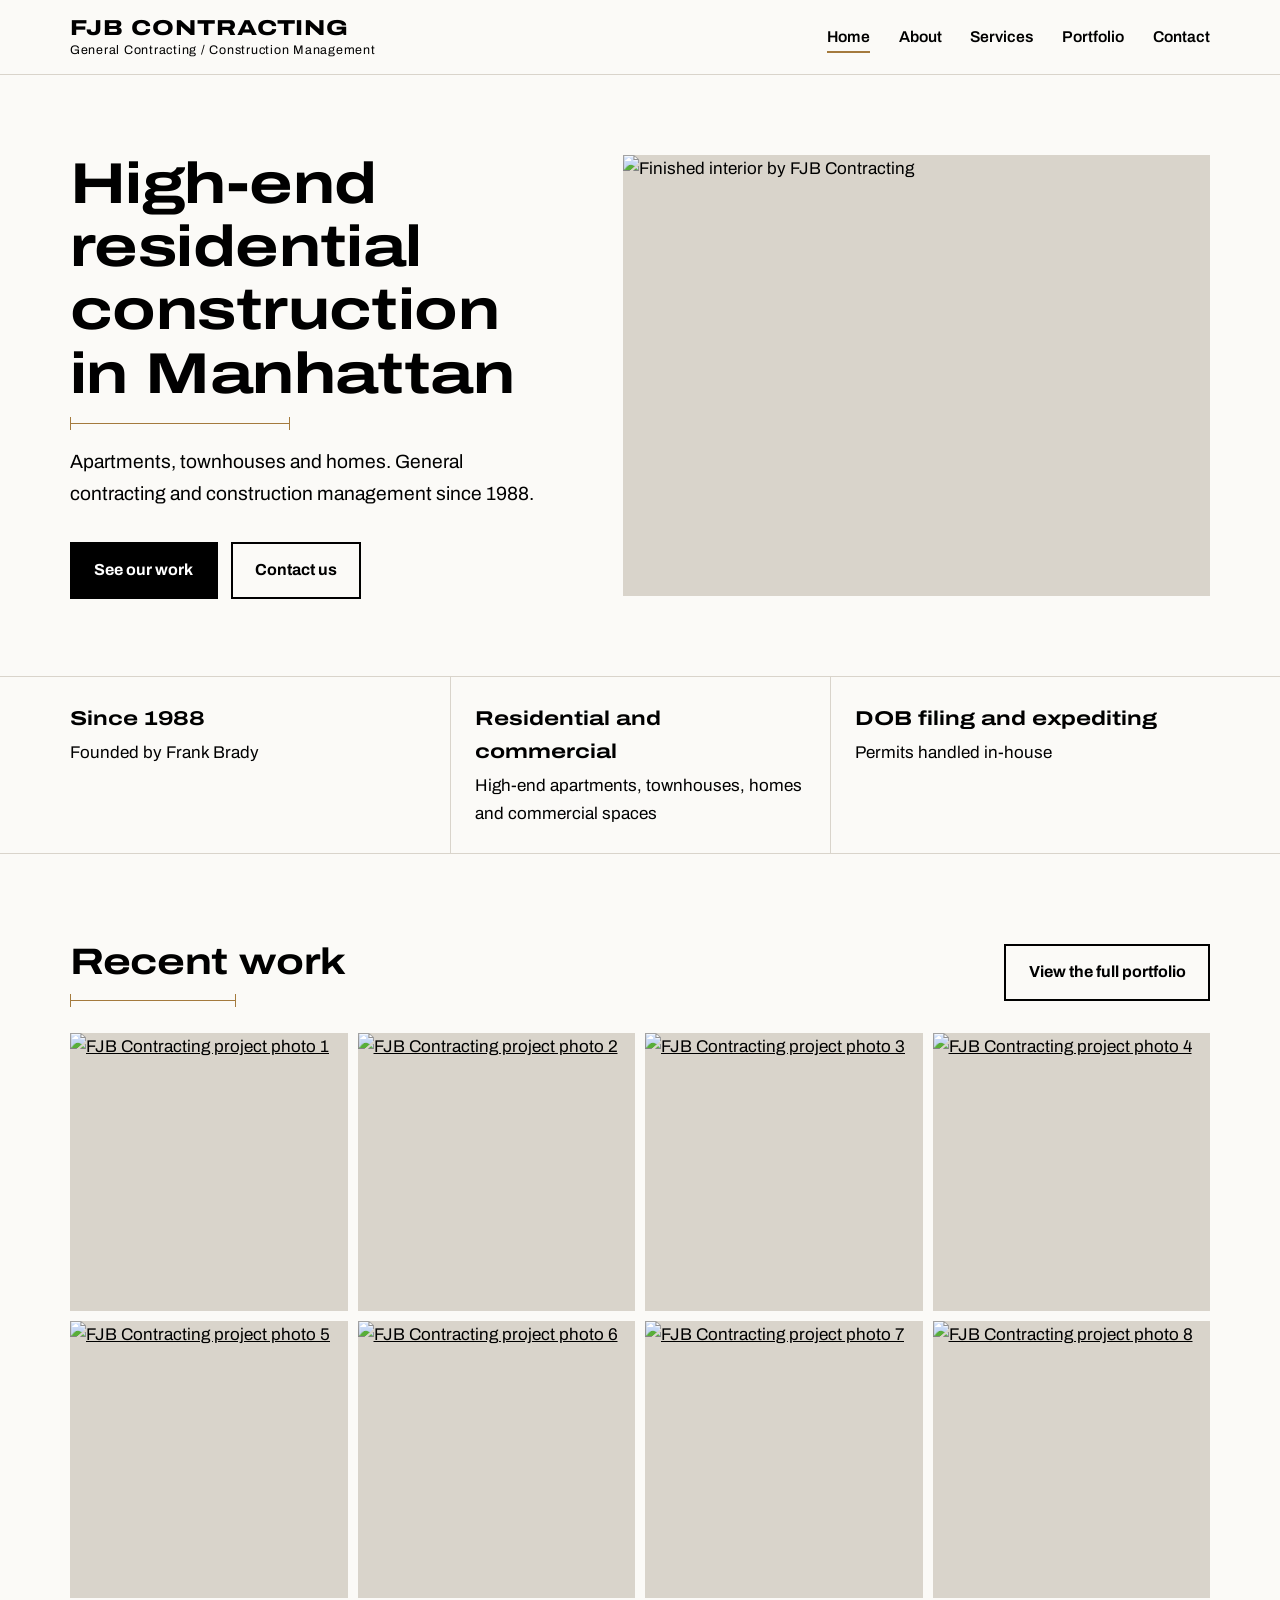
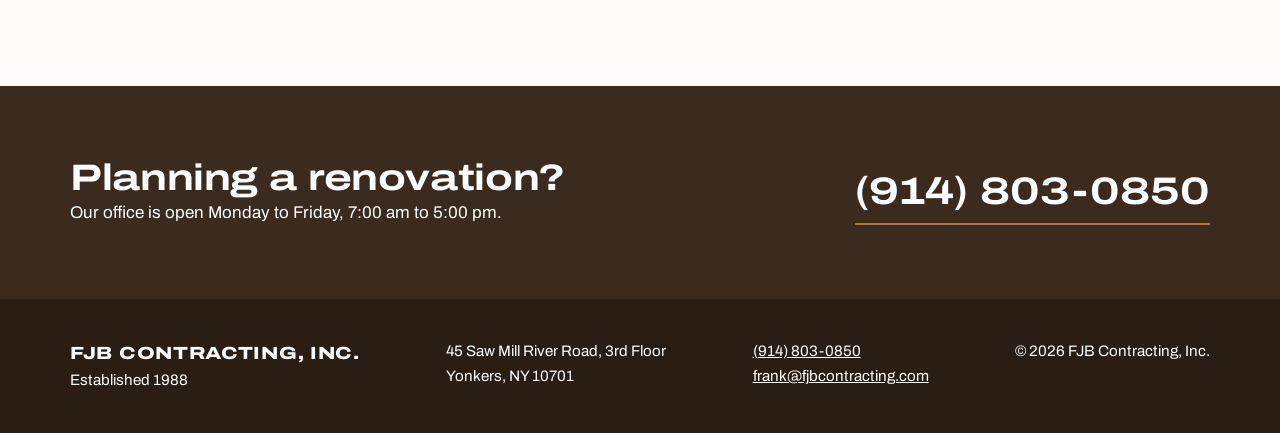
==== index.html @ c011c5cf "Add files via upload" ====
<!doctype html>
<html lang="en">
<head>
<meta charset="utf-8">
<meta name="viewport" content="width=device-width, initial-scale=1, viewport-fit=cover">
<title>FJB Contracting | High-End Residential Construction, Manhattan</title>
<meta name="description" content="FJB Contracting: general contracting and construction management for Manhattan apartments, townhouses and homes since 1988.">
<link rel="canonical" href="https://fjbcontracting.com/">
<link rel="preconnect" href="https://fonts.googleapis.com"><link rel="preconnect" href="https://fonts.gstatic.com" crossorigin><link rel="stylesheet" href="https://fonts.googleapis.com/css2?family=Archivo:wdth,wght@62..125,400..800&display=swap">
<link rel="stylesheet" href="css/style.css">
</head>
<body>
<a class="skip" href="#main">Skip to content</a>
<header class="site-header">
  <div class="wrap">
    <a class="brand" href="index.html">
      <span class="brand-name">FJB CONTRACTING</span>
      <span class="brand-sub">General Contracting / Construction Management</span>
    </a>
    <button class="nav-toggle" type="button" aria-controls="site-nav" aria-expanded="false">Menu</button>
    <nav class="nav" id="site-nav" aria-label="Main"><ul><li><a href="index.html" aria-current="page">Home</a></li><li><a href="about.html">About</a></li><li><a href="services.html">Services</a></li><li><a href="portfolio.html">Portfolio</a></li><li><a href="contacts.html">Contact</a></li></ul></nav>
  </div>
</header>
<main id="main">
<section class="hero">
  <div class="wrap">
    <div>
      <h1>High-end residential construction in Manhattan</h1>
      <span class="dim" aria-hidden="true"></span>
      <p class="hero-lede">Apartments, townhouses and homes. General contracting and construction management since 1988.</p>
      <div class="btn-row">
        <a class="btn" href="portfolio.html">See our work</a>
        <a class="btn btn-outline" href="contacts.html">Contact us</a>
      </div>
    </div>
    <figure class="hero-photo-frame" style="margin:0">
      <img class="hero-photo" src="images/slider-img1.jpg" alt="Finished interior by FJB Contracting" fetchpriority="high">
    </figure>
  </div>
</section>
<section class="facts" aria-label="At a glance">
  <div class="wrap">
    <div class="fact"><strong>Since 1988</strong>Founded by Frank Brady</div>
    <div class="fact"><strong>Residential and commercial</strong>High-end apartments, townhouses, homes and commercial spaces</div>
    <div class="fact"><strong>DOB filing and expediting</strong>Permits handled in-house</div>
  </div>
</section>
<section class="section">
  <div class="wrap">
    <div class="section-head">
      <div>
        <h2>Recent work</h2>
        <span class="dim" aria-hidden="true"></span>
      </div>
      <a class="btn btn-outline" href="portfolio.html">View the full portfolio</a>
    </div>
    <div class="grid" data-lightbox><a href="images/page1-img2.jpg"><img src="images/page1-img2.jpg" alt="FJB Contracting project photo 1" loading="lazy" decoding="async"></a><a href="images/page1-img3.jpg"><img src="images/page1-img3.jpg" alt="FJB Contracting project photo 2" loading="lazy" decoding="async"></a><a href="images/page1-img4.jpg"><img src="images/page1-img4.jpg" alt="FJB Contracting project photo 3" loading="lazy" decoding="async"></a><a href="images/page1-img5.jpg"><img src="images/page1-img5.jpg" alt="FJB Contracting project photo 4" loading="lazy" decoding="async"></a><a href="images/page1-img6.jpg"><img src="images/page1-img6.jpg" alt="FJB Contracting project photo 5" loading="lazy" decoding="async"></a><a href="images/page1-img7.jpg"><img src="images/page1-img7.jpg" alt="FJB Contracting project photo 6" loading="lazy" decoding="async"></a><a href="images/page1-img8.jpg"><img src="images/page1-img8.jpg" alt="FJB Contracting project photo 7" loading="lazy" decoding="async"></a><a href="images/page1-img9.jpg"><img src="images/page1-img9.jpg" alt="FJB Contracting project photo 8" loading="lazy" decoding="async"></a></div>
  </div>
</section>
<section class="band">
  <div class="wrap">
    <div>
      <h2>Planning a renovation?</h2>
      <p>Our office is open Monday to Friday, 7:00 am to 5:00 pm.</p>
    </div>
    <a class="phone" href="tel:+19148030850">(914) 803-0850</a>
  </div>
</section>
</main>
<footer class="site-footer">
  <div class="wrap">
    <div>
      <p class="footer-brand">FJB CONTRACTING, INC.</p>
      <p>Established 1988</p>
    </div>
    <div>
      <p>45 Saw Mill River Road, 3rd Floor</p>
      <p>Yonkers, NY 10701</p>
    </div>
    <div>
      <p><a href="tel:+19148030850">(914) 803-0850</a></p>
      <p><a href="mailto:frank@fjbcontracting.com">frank@fjbcontracting.com</a></p>
    </div>
    <div>
      <p>&copy; <span data-year>2026</span> FJB Contracting, Inc.</p>
    </div>
  </div>
</footer>
<script src="js/site.js"></script>
</body>
</html>
---- css/style.css ----
/* Layout concept: architectural drawing sheet. White paper, black ink, walnut bands
   for the millwork shop, brass dimension lines as the one recurring mark. */
:root {
  --paper: #fbfaf7;
  --ink: #000000;
  --walnut: #3b2a1e;
  --walnut-deep: #2a1d14;
  --brass: #a47a3d;
  --line: #d9d4cb;
  --white: #ffffff;
  --display: "Archivo", "Helvetica Neue", Arial, sans-serif;
  --body: "Archivo", "Helvetica Neue", Arial, sans-serif;
  --wrap: 1180px;
  color-scheme: light;
}

*, *::before, *::after { box-sizing: border-box; }
html { -webkit-text-size-adjust: 100%; scroll-behavior: smooth; }
body {
  margin: 0;
  background: var(--paper);
  color: var(--ink);
  font-family: var(--body);
  font-variation-settings: "wdth" 100;
  font-size: 1.0625rem;
  line-height: 1.65;
}
img { max-width: 100%; display: block; }
a { color: var(--ink); }
a:focus-visible, button:focus-visible, input:focus-visible, textarea:focus-visible {
  outline: 3px solid var(--brass);
  outline-offset: 3px;
}

.wrap {
  max-width: var(--wrap);
  margin: 0 auto;
  padding-left: max(20px, env(safe-area-inset-left, 0px));
  padding-right: max(20px, env(safe-area-inset-right, 0px));
}

h1, h2, h3 {
  font-family: var(--display);
  font-variation-settings: "wdth" 125;
  font-weight: 700;
  line-height: 1.1;
  letter-spacing: -0.01em;
  text-wrap: balance;
  margin: 0;
}
h1 { font-size: clamp(2.1rem, 5vw, 3.6rem); }
h2 { font-size: clamp(1.6rem, 3.2vw, 2.3rem); }
h3 { font-size: 1.15rem; font-variation-settings: "wdth" 112; }
p { margin: 0; max-width: 66ch; }

/* Dimension line: the one recurring mark, borrowed from shop drawings */
.dim {
  position: relative;
  display: block;
  width: min(220px, 60%);
  height: 1px;
  background: var(--brass);
  margin: 1.1rem 0 1.4rem;
}
.dim::before, .dim::after {
  content: "";
  position: absolute;
  top: -6px;
  width: 1px;
  height: 13px;
  background: var(--brass);
}
.dim::before { left: 0; }
.dim::after { right: 0; }

/* Header */
.site-header {
  position: sticky;
  top: env(safe-area-inset-top, 0px);
  z-index: 20;
  background: var(--paper);
  border-bottom: 1px solid var(--line);
}
.site-header .wrap {
  display: flex;
  align-items: center;
  justify-content: space-between;
  gap: 1rem;
  min-height: 74px;
}
.brand {
  text-decoration: none;
  display: flex;
  flex-direction: column;
  line-height: 1;
}
.brand-name {
  font-family: var(--display);
  font-variation-settings: "wdth" 125;
  font-weight: 800;
  font-size: 1.35rem;
  letter-spacing: 0.04em;
}
.brand-sub {
  font-size: 0.78rem;
  letter-spacing: 0.06em;
  margin-top: 0.3rem;
}
.nav ul {
  list-style: none;
  margin: 0;
  padding: 0;
  display: flex;
  gap: 1.8rem;
}
.nav a {
  text-decoration: none;
  font-weight: 600;
  font-size: 0.98rem;
  padding: 0.4rem 0;
  border-bottom: 2px solid transparent;
}
.nav a:hover, .nav a[aria-current="page"] { border-bottom-color: var(--brass); }
.nav-toggle {
  display: none;
  background: none;
  border: 1px solid var(--ink);
  color: var(--ink);
  font: 600 0.95rem var(--body);
  padding: 0.5rem 0.9rem;
  cursor: pointer;
}

@media (max-width: 760px) {
  .nav-toggle { display: block; }
  .nav {
    position: absolute;
    top: 100%;
    left: 0;
    right: 0;
    background: var(--paper);
    border-bottom: 1px solid var(--line);
  }
  .nav[hidden] { display: none; }
  .nav ul {
    flex-direction: column;
    gap: 0;
    padding: 0.5rem max(20px, env(safe-area-inset-left, 0px)) 1rem;
  }
  .nav a { display: block; padding: 0.8rem 0; border-bottom: 1px solid var(--line); }
}
@media (min-width: 761px) { .nav[hidden] { display: block; } }

/* Buttons */
.btn {
  display: inline-block;
  font-weight: 700;
  text-decoration: none;
  padding: 0.85rem 1.4rem;
  border: 2px solid var(--ink);
  background: var(--ink);
  color: var(--white);
  cursor: pointer;
  font-family: var(--body);
  font-size: 1rem;
}
.btn:hover { background: var(--walnut); border-color: var(--walnut); }
.btn-outline { background: transparent; color: var(--ink); }
.btn-outline:hover { background: var(--ink); color: var(--white); border-color: var(--ink); }
.btn-row { display: flex; flex-wrap: wrap; gap: 0.8rem; margin-top: 2rem; }

/* Home hero */
.hero { padding-block: clamp(2.5rem, 6vw, 5rem); }
.hero .wrap {
  display: grid;
  grid-template-columns: minmax(0, 5fr) minmax(0, 6fr);
  gap: clamp(2rem, 5vw, 4rem);
  align-items: center;
}
.hero-lede { font-size: 1.2rem; margin-top: 0.2rem; }
.hero-photo {
  aspect-ratio: 4 / 3;
  width: 100%;
  object-fit: cover;
  background: var(--line);
}
.hero-photo-frame { position: relative; }
.hero-photo-frame figcaption {
  font-size: 0.85rem;
  margin-top: 0.6rem;
}
@media (max-width: 860px) {
  .hero .wrap { grid-template-columns: 1fr; }
}

/* Facts strip */
.facts {
  border-top: 1px solid var(--line);
  border-bottom: 1px solid var(--line);
}
.facts .wrap {
  display: grid;
  grid-template-columns: repeat(3, minmax(0, 1fr));
}
.fact { padding: 1.6rem 1.5rem 1.6rem 0; }
.fact + .fact { border-left: 1px solid var(--line); padding-left: 1.5rem; }
.fact strong {
  display: block;
  font-family: var(--display);
  font-variation-settings: "wdth" 125;
  font-size: 1.25rem;
  margin-bottom: 0.2rem;
}
@media (max-width: 760px) {
  .facts .wrap { grid-template-columns: 1fr; }
  .fact, .fact + .fact { border-left: 0; padding: 1.2rem 0; }
  .fact + .fact { border-top: 1px solid var(--line); }
}

/* Sections */
.section { padding-block: clamp(3rem, 7vw, 5.5rem); }
.section-head {
  display: flex;
  flex-wrap: wrap;
  align-items: flex-end;
  justify-content: space-between;
  gap: 1rem;
  margin-bottom: 2rem;
}
.section-head .dim { margin-bottom: 0; }

/* Photo grids */
.grid {
  display: grid;
  grid-template-columns: repeat(4, minmax(0, 1fr));
  gap: 10px;
}
.grid a {
  display: block;
  overflow: hidden;
  background: var(--line);
  aspect-ratio: 1 / 1;
}
.grid img {
  width: 100%;
  height: 100%;
  object-fit: cover;
  transition: transform 0.5s ease;
}
.grid a:hover img { transform: scale(1.04); }
@media (max-width: 900px) { .grid { grid-template-columns: repeat(3, minmax(0, 1fr)); } }
@media (max-width: 560px) { .grid { grid-template-columns: repeat(2, minmax(0, 1fr)); gap: 6px; } }

/* Walnut band */
.band {
  background: var(--walnut);
  color: var(--white);
}
.band a, .band h2, .band p { color: var(--white); }
.band .wrap {
  padding-block: clamp(2.8rem, 6vw, 4.5rem);
  display: flex;
  flex-wrap: wrap;
  align-items: center;
  justify-content: space-between;
  gap: 1.5rem;
}
.band .phone {
  font-family: var(--display);
  font-variation-settings: "wdth" 125;
  font-weight: 700;
  font-size: clamp(1.6rem, 4vw, 2.4rem);
  text-decoration: none;
  border-bottom: 2px solid var(--brass);
}

/* Page headers (interior pages) */
.page-head { padding-block: clamp(2.5rem, 6vw, 4.5rem) 0; }
.page-head p { font-size: 1.15rem; }

/* Two-column prose */
.split {
  display: grid;
  grid-template-columns: minmax(0, 7fr) minmax(0, 5fr);
  gap: clamp(2rem, 5vw, 4.5rem);
  align-items: start;
}
.split > * { min-width: 0; }
.prose { display: flex; flex-direction: column; gap: 1.2rem; }
.side-photo { aspect-ratio: 4 / 5; width: 100%; object-fit: cover; background: var(--line); }
@media (max-width: 860px) { .split { grid-template-columns: 1fr; } }

/* Services */
.service-groups {
  display: grid;
  grid-template-columns: repeat(2, minmax(0, 1fr));
  gap: 0 clamp(2rem, 5vw, 4.5rem);
}
.service-group h2 { margin-bottom: 0.2rem; }
.service-list { list-style: none; padding: 0; margin: 0; }
.service-list li {
  padding: 0.85rem 0;
  border-top: 1px solid var(--line);
  font-weight: 500;
}
.service-list li:last-child { border-bottom: 1px solid var(--line); }
@media (max-width: 760px) {
  .service-groups { grid-template-columns: 1fr; gap: 3rem; }
}

/* Contact */
.contact-grid {
  display: grid;
  grid-template-columns: minmax(0, 4fr) minmax(0, 6fr);
  gap: clamp(2rem, 6vw, 5rem);
  align-items: start;
}
.contact-grid > * { min-width: 0; }
.contact-details { display: flex; flex-direction: column; gap: 1.5rem; }
.contact-details dt { font-weight: 700; }
.contact-details dd { margin: 0.15rem 0 0; }
.contact-details dl { margin: 0; display: flex; flex-direction: column; gap: 1.1rem; }
form.contact { display: flex; flex-direction: column; gap: 1.1rem; }
.field { display: flex; flex-direction: column; gap: 0.35rem; }
.field label { font-weight: 700; }
.field input, .field textarea {
  font: inherit;
  color: var(--ink);
  background: var(--white);
  border: 1px solid var(--ink);
  padding: 0.8rem 0.9rem;
  border-radius: 0;
  width: 100%;
}
.field textarea { min-height: 160px; resize: vertical; }
.field-row { display: grid; grid-template-columns: 1fr 1fr; gap: 1.1rem; }
.hp { position: absolute; left: -9999px; }
.skip { position: absolute; left: -9999px; top: 0; z-index: 50; background: var(--ink); color: var(--white); padding: 0.6rem 1rem; }
.skip:focus { left: 1rem; top: 1rem; }
.form-status { font-weight: 600; min-height: 1.5em; }
@media (max-width: 860px) { .contact-grid { grid-template-columns: 1fr; } }
@media (max-width: 520px) { .field-row { grid-template-columns: 1fr; } }

/* Footer */
.site-footer {
  background: var(--walnut-deep);
  color: var(--white);
  font-size: 0.95rem;
}
.site-footer a { color: var(--white); }
.site-footer .wrap {
  padding-block: 2.5rem;
  display: flex;
  flex-wrap: wrap;
  justify-content: space-between;
  gap: 1.5rem 3rem;
}
.site-footer p { margin: 0; }
.footer-brand {
  font-family: var(--display);
  font-variation-settings: "wdth" 125;
  font-weight: 800;
  letter-spacing: 0.04em;
  font-size: 1.1rem;
}

/* Lightbox */
.lightbox {
  border: 0;
  padding: 0;
  max-width: 100vw;
  max-height: 100vh;
  width: 100vw;
  height: 100vh;
  background: rgba(20, 14, 10, 0.94);
}
.lightbox::backdrop { background: rgba(20, 14, 10, 0.94); }
.lightbox-inner {
  height: 100%;
  display: grid;
  grid-template-columns: auto 1fr auto;
  align-items: center;
  gap: 0.5rem;
  padding: 3.5rem max(12px, env(safe-area-inset-right, 0px)) 2rem max(12px, env(safe-area-inset-left, 0px));
}
.lightbox img {
  max-height: calc(100vh - 7rem);
  max-width: 100%;
  margin: 0 auto;
  object-fit: contain;
}
.lb-btn {
  background: none;
  border: 1px solid var(--white);
  color: var(--white);
  font: 600 1rem var(--body);
  padding: 0.7rem 1rem;
  cursor: pointer;
}
.lb-close { position: absolute; top: 0.9rem; right: max(12px, env(safe-area-inset-right, 0px)); }
.lb-count {
  position: absolute;
  top: 1.25rem;
  left: max(12px, env(safe-area-inset-left, 0px));
  color: var(--white);
  font-size: 0.95rem;
}
@media (max-width: 560px) {
  .lightbox-inner { grid-template-columns: 1fr; }
  .lb-prev, .lb-next { position: absolute; bottom: 1rem; }
  .lb-prev { left: 12px; }
  .lb-next { right: 12px; }
}

@media (prefers-reduced-motion: reduce) {
  html { scroll-behavior: auto; }
  .grid img { transition: none; }
  .grid a:hover img { transform: none; }
}
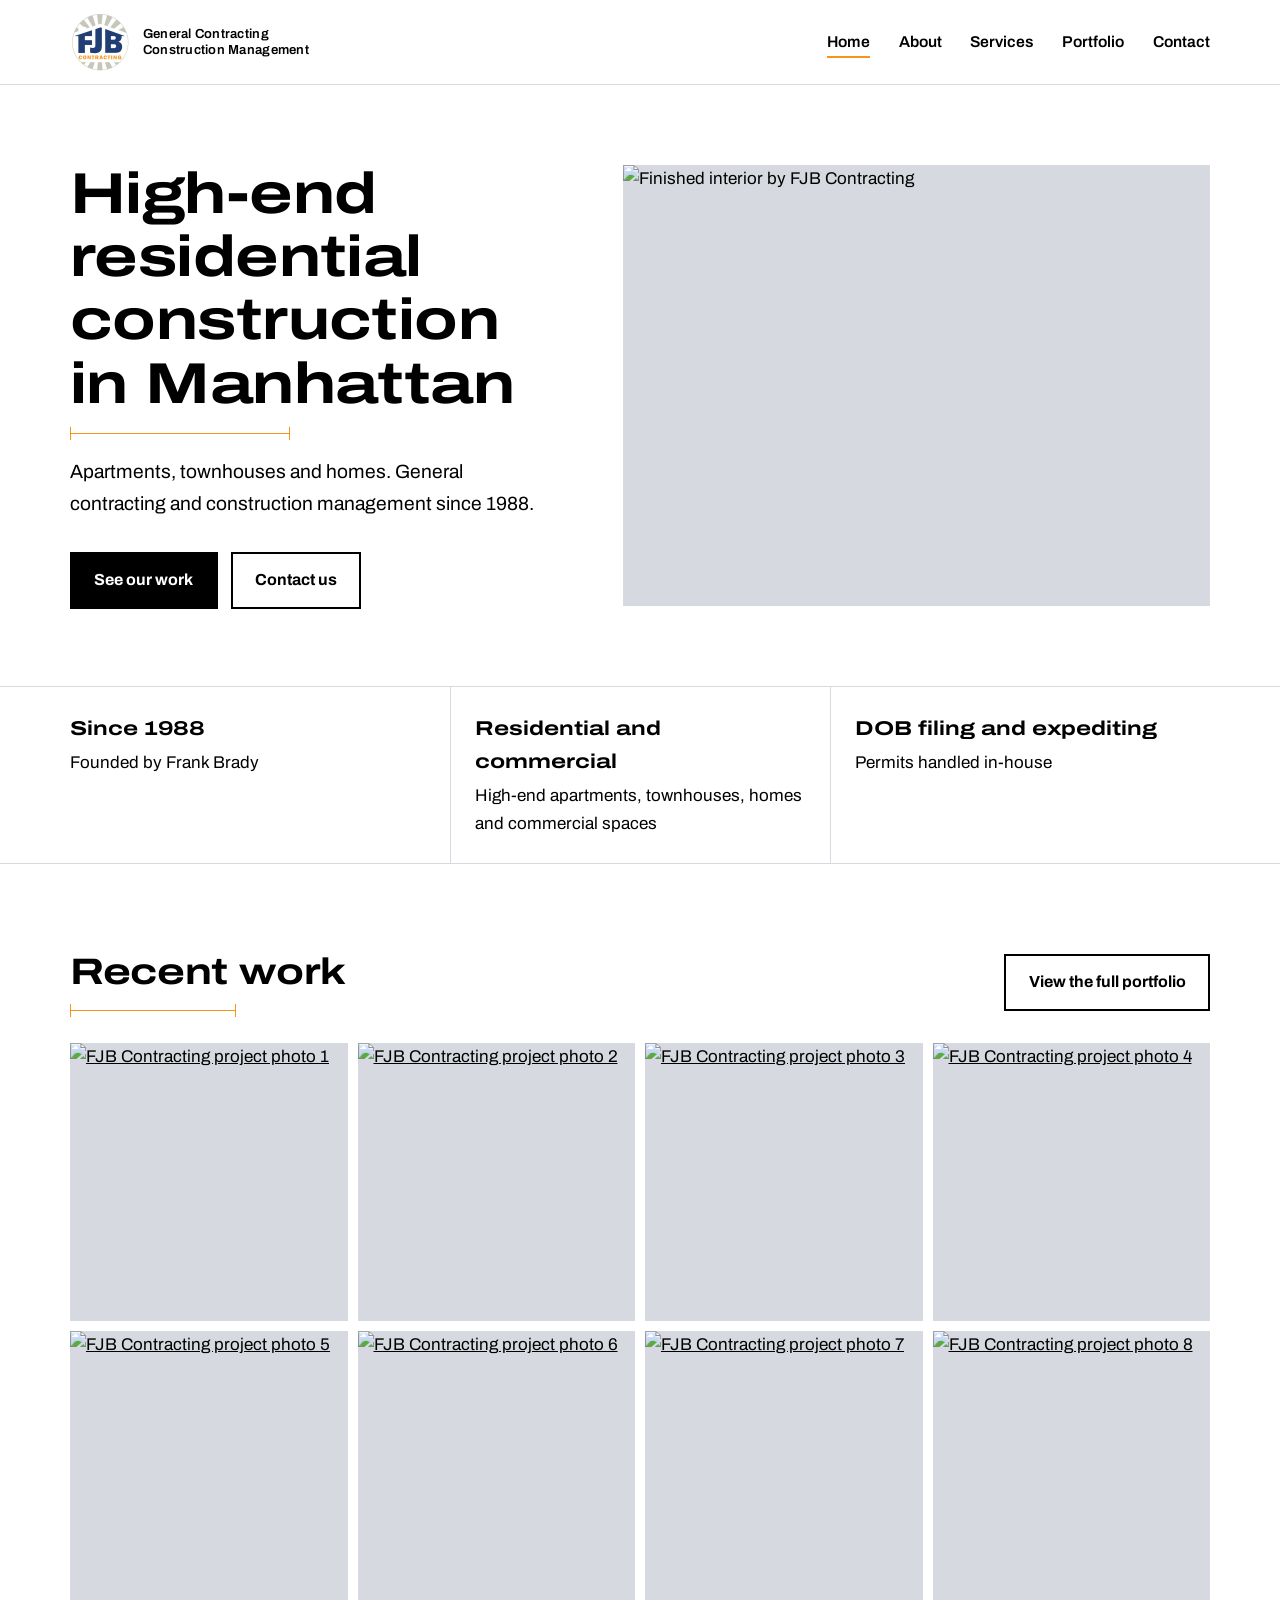
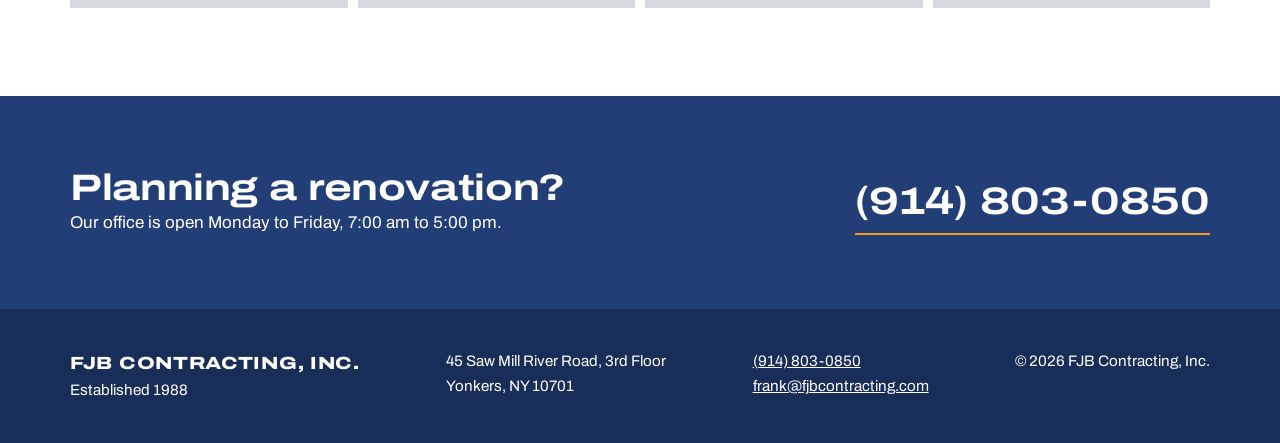
==== commit 24ee175f: "Add files via upload" ====
--- a/index.html
+++ b/index.html
@@ -8,14 +8,15 @@
 <link rel="canonical" href="https://fjbcontracting.com/">
 <link rel="preconnect" href="https://fonts.googleapis.com"><link rel="preconnect" href="https://fonts.gstatic.com" crossorigin><link rel="stylesheet" href="https://fonts.googleapis.com/css2?family=Archivo:wdth,wght@62..125,400..800&display=swap">
 <link rel="stylesheet" href="css/style.css">
+<link rel="icon" type="image/png" href="fjb-logo.png">
 </head>
 <body>
 <a class="skip" href="#main">Skip to content</a>
 <header class="site-header">
   <div class="wrap">
     <a class="brand" href="index.html">
-      <span class="brand-name">FJB CONTRACTING</span>
-      <span class="brand-sub">General Contracting / Construction Management</span>
+      <img class="brand-logo" src="fjb-logo.png" alt="FJB Contracting" width="60" height="60">
+      <span class="brand-sub">General Contracting<br>Construction Management</span>
     </a>
     <button class="nav-toggle" type="button" aria-controls="site-nav" aria-expanded="false">Menu</button>
     <nav class="nav" id="site-nav" aria-label="Main"><ul><li><a href="index.html" aria-current="page">Home</a></li><li><a href="about.html">About</a></li><li><a href="services.html">Services</a></li><li><a href="portfolio.html">Portfolio</a></li><li><a href="contacts.html">Contact</a></li></ul></nav>
@@ -34,7 +35,7 @@
       </div>
     </div>
     <figure class="hero-photo-frame" style="margin:0">
-      <img class="hero-photo" src="images/slider-img1.jpg" alt="Finished interior by FJB Contracting" fetchpriority="high">
+      <img class="hero-photo" src="slider-img1.jpg" alt="Finished interior by FJB Contracting" fetchpriority="high">
     </figure>
   </div>
 </section>
@@ -54,7 +55,7 @@
       </div>
       <a class="btn btn-outline" href="portfolio.html">View the full portfolio</a>
     </div>
-    <div class="grid" data-lightbox><a href="images/page1-img2.jpg"><img src="images/page1-img2.jpg" alt="FJB Contracting project photo 1" loading="lazy" decoding="async"></a><a href="images/page1-img3.jpg"><img src="images/page1-img3.jpg" alt="FJB Contracting project photo 2" loading="lazy" decoding="async"></a><a href="images/page1-img4.jpg"><img src="images/page1-img4.jpg" alt="FJB Contracting project photo 3" loading="lazy" decoding="async"></a><a href="images/page1-img5.jpg"><img src="images/page1-img5.jpg" alt="FJB Contracting project photo 4" loading="lazy" decoding="async"></a><a href="images/page1-img6.jpg"><img src="images/page1-img6.jpg" alt="FJB Contracting project photo 5" loading="lazy" decoding="async"></a><a href="images/page1-img7.jpg"><img src="images/page1-img7.jpg" alt="FJB Contracting project photo 6" loading="lazy" decoding="async"></a><a href="images/page1-img8.jpg"><img src="images/page1-img8.jpg" alt="FJB Contracting project photo 7" loading="lazy" decoding="async"></a><a href="images/page1-img9.jpg"><img src="images/page1-img9.jpg" alt="FJB Contracting project photo 8" loading="lazy" decoding="async"></a></div>
+    <div class="grid" data-lightbox><a href="page1-img2.jpg"><img src="page1-img2.jpg" alt="FJB Contracting project photo 1" loading="lazy" decoding="async"></a><a href="page1-img3.jpg"><img src="page1-img3.jpg" alt="FJB Contracting project photo 2" loading="lazy" decoding="async"></a><a href="page1-img4.jpg"><img src="page1-img4.jpg" alt="FJB Contracting project photo 3" loading="lazy" decoding="async"></a><a href="page1-img5.jpg"><img src="page1-img5.jpg" alt="FJB Contracting project photo 4" loading="lazy" decoding="async"></a><a href="page1-img6.jpg"><img src="page1-img6.jpg" alt="FJB Contracting project photo 5" loading="lazy" decoding="async"></a><a href="page1-img7.jpg"><img src="page1-img7.jpg" alt="FJB Contracting project photo 6" loading="lazy" decoding="async"></a><a href="page1-img8.jpg"><img src="page1-img8.jpg" alt="FJB Contracting project photo 7" loading="lazy" decoding="async"></a><a href="page1-img9.jpg"><img src="page1-img9.jpg" alt="FJB Contracting project photo 8" loading="lazy" decoding="async"></a></div>
   </div>
 </section>
 <section class="band">
--- a/css/style.css
+++ b/css/style.css
@@ -1,12 +1,12 @@
-/* Layout concept: architectural drawing sheet. White paper, black ink, walnut bands
-   for the millwork shop, brass dimension lines as the one recurring mark. */
+/* Layout concept: architectural drawing sheet. White paper, black ink, navy bands
+   from the FJB logo, orange dimension lines as the one recurring mark. */
 :root {
-  --paper: #fbfaf7;
+  --paper: #ffffff;
   --ink: #000000;
-  --walnut: #3b2a1e;
-  --walnut-deep: #2a1d14;
-  --brass: #a47a3d;
-  --line: #d9d4cb;
+  --walnut: #213e76;
+  --walnut-deep: #182e59;
+  --brass: #f7941d;
+  --line: #d6d9df;
   --white: #ffffff;
   --display: "Archivo", "Helvetica Neue", Arial, sans-serif;
   --body: "Archivo", "Helvetica Neue", Arial, sans-serif;
@@ -86,14 +86,16 @@
   align-items: center;
   justify-content: space-between;
   gap: 1rem;
-  min-height: 74px;
+  min-height: 84px;
 }
 .brand {
   text-decoration: none;
   display: flex;
-  flex-direction: column;
-  line-height: 1;
-}
+  align-items: center;
+  gap: 0.8rem;
+  line-height: 1.25;
+}
+.brand-logo { width: 60px; height: 60px; flex: none; }
 .brand-name {
   font-family: var(--display);
   font-variation-settings: "wdth" 125;
@@ -102,10 +104,11 @@
   letter-spacing: 0.04em;
 }
 .brand-sub {
-  font-size: 0.78rem;
-  letter-spacing: 0.06em;
-  margin-top: 0.3rem;
-}
+  font-size: 0.82rem;
+  font-weight: 600;
+  letter-spacing: 0.02em;
+}
+@media (max-width: 400px) { .brand-sub { display: none; } }
 .nav ul {
   list-style: none;
   margin: 0;
@@ -372,9 +375,9 @@
   max-height: 100vh;
   width: 100vw;
   height: 100vh;
-  background: rgba(20, 14, 10, 0.94);
-}
-.lightbox::backdrop { background: rgba(20, 14, 10, 0.94); }
+  background: rgba(10, 18, 36, 0.95);
+}
+.lightbox::backdrop { background: rgba(10, 18, 36, 0.95); }
 .lightbox-inner {
   height: 100%;
   display: grid;
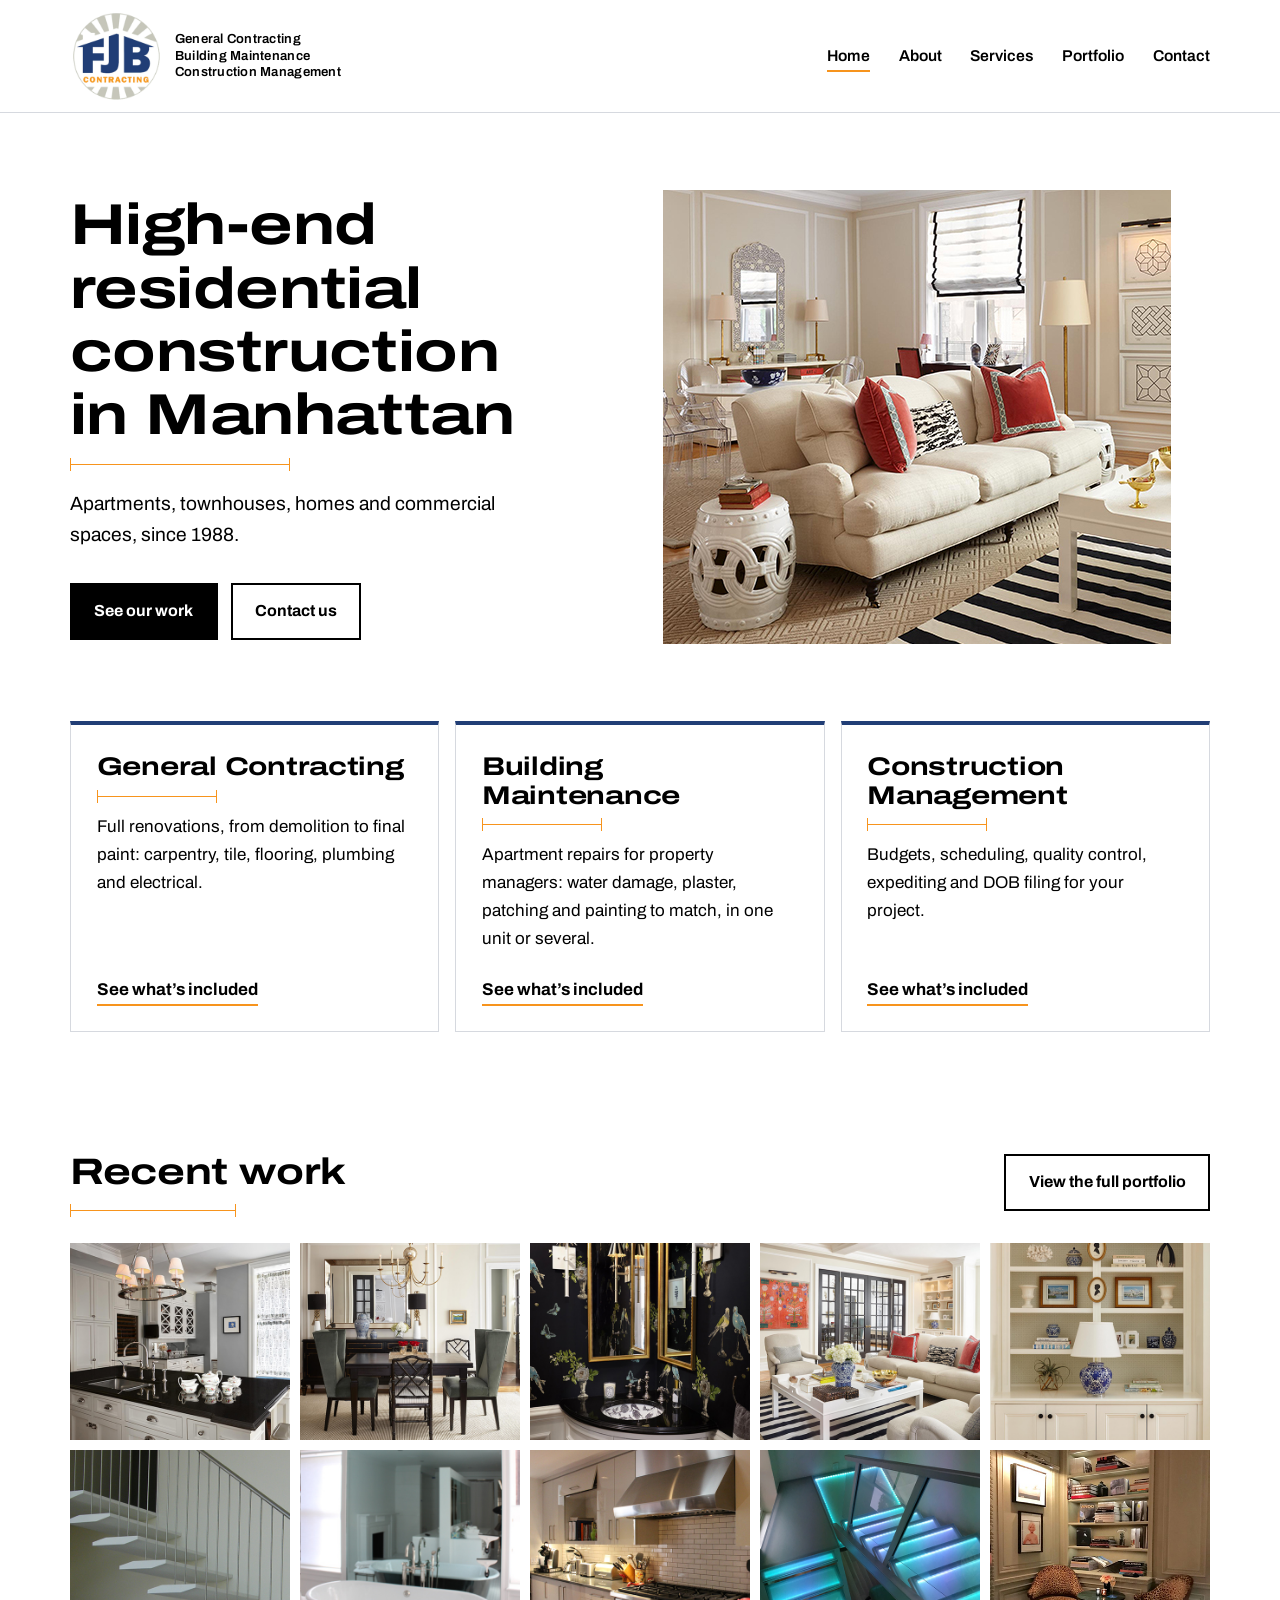
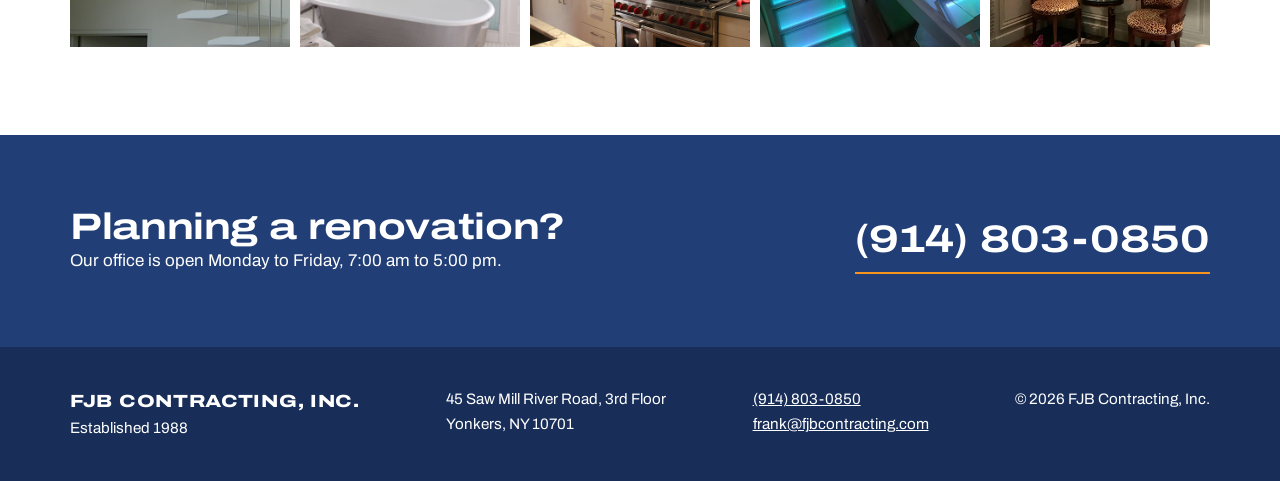
==== commit 6594b711: "Add files via upload" ====
--- a/index.html
+++ b/index.html
@@ -16,7 +16,7 @@
   <div class="wrap">
     <a class="brand" href="index.html">
       <img class="brand-logo" src="fjb-logo.png" alt="FJB Contracting" width="60" height="60">
-      <span class="brand-sub">General Contracting<br>Construction Management</span>
+      <span class="brand-sub">General Contracting<br>Building Maintenance<br>Construction Management</span>
     </a>
     <button class="nav-toggle" type="button" aria-controls="site-nav" aria-expanded="false">Menu</button>
     <nav class="nav" id="site-nav" aria-label="Main"><ul><li><a href="index.html" aria-current="page">Home</a></li><li><a href="about.html">About</a></li><li><a href="services.html">Services</a></li><li><a href="portfolio.html">Portfolio</a></li><li><a href="contacts.html">Contact</a></li></ul></nav>
@@ -28,22 +28,37 @@
     <div>
       <h1>High-end residential construction in Manhattan</h1>
       <span class="dim" aria-hidden="true"></span>
-      <p class="hero-lede">Apartments, townhouses and homes. General contracting and construction management since 1988.</p>
+      <p class="hero-lede">Apartments, townhouses, homes and commercial spaces, since 1988.</p>
       <div class="btn-row">
         <a class="btn" href="portfolio.html">See our work</a>
         <a class="btn btn-outline" href="contacts.html">Contact us</a>
       </div>
     </div>
     <figure class="hero-photo-frame" style="margin:0">
-      <img class="hero-photo" src="slider-img1.jpg" alt="Finished interior by FJB Contracting" fetchpriority="high">
+      <img class="hero-photo" src="page4-img100.jpg" width="508" height="454" alt="Finished interior by FJB Contracting" fetchpriority="high">
     </figure>
   </div>
 </section>
-<section class="facts" aria-label="At a glance">
-  <div class="wrap">
-    <div class="fact"><strong>Since 1988</strong>Founded by Frank Brady</div>
-    <div class="fact"><strong>Residential and commercial</strong>High-end apartments, townhouses, homes and commercial spaces</div>
-    <div class="fact"><strong>DOB filing and expediting</strong>Permits handled in-house</div>
+<section class="section tiles-section" aria-label="What we do">
+  <div class="wrap tiles">
+    <a class="tile" href="services.html#general-contracting">
+      <h2>General Contracting</h2>
+      <span class="dim" aria-hidden="true"></span>
+      <p>Full renovations, from demolition to final paint: carpentry, tile, flooring, plumbing and electrical.</p>
+      <span class="tile-link">See what&rsquo;s included</span>
+    </a>
+    <a class="tile" href="services.html#building-maintenance">
+      <h2>Building Maintenance</h2>
+      <span class="dim" aria-hidden="true"></span>
+      <p>Apartment repairs for property managers: water damage, plaster, patching and painting to match, in one unit or several.</p>
+      <span class="tile-link">See what&rsquo;s included</span>
+    </a>
+    <a class="tile" href="services.html#construction-management">
+      <h2>Construction Management</h2>
+      <span class="dim" aria-hidden="true"></span>
+      <p>Budgets, scheduling, quality control, expediting and DOB filing for your project.</p>
+      <span class="tile-link">See what&rsquo;s included</span>
+    </a>
   </div>
 </section>
 <section class="section">
@@ -55,7 +70,7 @@
       </div>
       <a class="btn btn-outline" href="portfolio.html">View the full portfolio</a>
     </div>
-    <div class="grid" data-lightbox><a href="page1-img2.jpg"><img src="page1-img2.jpg" alt="FJB Contracting project photo 1" loading="lazy" decoding="async"></a><a href="page1-img3.jpg"><img src="page1-img3.jpg" alt="FJB Contracting project photo 2" loading="lazy" decoding="async"></a><a href="page1-img4.jpg"><img src="page1-img4.jpg" alt="FJB Contracting project photo 3" loading="lazy" decoding="async"></a><a href="page1-img5.jpg"><img src="page1-img5.jpg" alt="FJB Contracting project photo 4" loading="lazy" decoding="async"></a><a href="page1-img6.jpg"><img src="page1-img6.jpg" alt="FJB Contracting project photo 5" loading="lazy" decoding="async"></a><a href="page1-img7.jpg"><img src="page1-img7.jpg" alt="FJB Contracting project photo 6" loading="lazy" decoding="async"></a><a href="page1-img8.jpg"><img src="page1-img8.jpg" alt="FJB Contracting project photo 7" loading="lazy" decoding="async"></a><a href="page1-img9.jpg"><img src="page1-img9.jpg" alt="FJB Contracting project photo 8" loading="lazy" decoding="async"></a></div>
+    <div class="grid grid-home" data-lightbox><a href="page4-img101.jpg"><img src="page4-img101.jpg" alt="FJB Contracting project photo 1" loading="lazy" decoding="async"></a><a href="page4-img102.jpg"><img src="page4-img102.jpg" alt="FJB Contracting project photo 2" loading="lazy" decoding="async"></a><a href="page4-img104.jpg"><img src="page4-img104.jpg" alt="FJB Contracting project photo 3" loading="lazy" decoding="async"></a><a href="page4-img105.jpg"><img src="page4-img105.jpg" alt="FJB Contracting project photo 4" loading="lazy" decoding="async"></a><a href="page4-img106.jpg"><img src="page4-img106.jpg" alt="FJB Contracting project photo 5" loading="lazy" decoding="async"></a><a href="page4-img13.jpg"><img src="page4-img13.jpg" alt="FJB Contracting project photo 6" loading="lazy" decoding="async"></a><a href="page4-img49.jpg"><img src="page4-img49.jpg" alt="FJB Contracting project photo 7" loading="lazy" decoding="async"></a><a href="page4-img58.jpg"><img src="page4-img58.jpg" alt="FJB Contracting project photo 8" loading="lazy" decoding="async"></a><a href="page4-img59.jpg"><img src="page4-img59.jpg" alt="FJB Contracting project photo 9" loading="lazy" decoding="async"></a><a href="page4-img706.jpg"><img src="page4-img706.jpg" alt="FJB Contracting project photo 10" loading="lazy" decoding="async"></a></div>
   </div>
 </section>
 <section class="band">
--- a/css/style.css
+++ b/css/style.css
@@ -86,7 +86,8 @@
   align-items: center;
   justify-content: space-between;
   gap: 1rem;
-  min-height: 84px;
+  min-height: 112px;
+  padding-block: 0.5rem;
 }
 .brand {
   text-decoration: none;
@@ -95,7 +96,8 @@
   gap: 0.8rem;
   line-height: 1.25;
 }
-.brand-logo { width: 60px; height: 60px; flex: none; }
+.brand-logo { width: 92px; height: 92px; flex: none; }
+@media (max-width: 760px) { .brand-logo { width: 68px; height: 68px; } }
 .brand-name {
   font-family: var(--display);
   font-variation-settings: "wdth" 125;
@@ -182,11 +184,12 @@
 }
 .hero-lede { font-size: 1.2rem; margin-top: 0.2rem; }
 .hero-photo {
-  aspect-ratio: 4 / 3;
   width: 100%;
-  object-fit: cover;
+  max-width: 508px;
+  height: auto;
   background: var(--line);
 }
+.hero-photo-frame { justify-self: center; width: 100%; max-width: 508px; }
 .hero-photo-frame { position: relative; }
 .hero-photo-frame figcaption {
   font-size: 0.85rem;
@@ -290,16 +293,17 @@
 }
 .split > * { min-width: 0; }
 .prose { display: flex; flex-direction: column; gap: 1.2rem; }
-.side-photo { aspect-ratio: 4 / 5; width: 100%; object-fit: cover; background: var(--line); }
+.side-photo { width: 100%; max-width: 508px; height: auto; background: var(--line); }
 @media (max-width: 860px) { .split { grid-template-columns: 1fr; } }
 
 /* Services */
 .service-groups {
   display: grid;
-  grid-template-columns: repeat(2, minmax(0, 1fr));
+  grid-template-columns: repeat(3, minmax(0, 1fr));
   gap: 0 clamp(2rem, 5vw, 4.5rem);
 }
-.service-group h2 { margin-bottom: 0.2rem; }
+.service-group h2 { margin-bottom: 0.2rem; font-size: clamp(1.35rem, 2.4vw, 1.75rem); }
+.service-group { scroll-margin-top: 130px; }
 .service-list { list-style: none; padding: 0; margin: 0; }
 .service-list li {
   padding: 0.85rem 0;
@@ -307,7 +311,7 @@
   font-weight: 500;
 }
 .service-list li:last-child { border-bottom: 1px solid var(--line); }
-@media (max-width: 760px) {
+@media (max-width: 900px) {
   .service-groups { grid-template-columns: 1fr; gap: 3rem; }
 }
 
@@ -420,3 +424,60 @@
   .grid img { transition: none; }
   .grid a:hover img { transform: none; }
 }
+
+/* Service tiles (home) */
+.tiles-section { padding-block: 0 clamp(1rem, 3vw, 2rem); }
+.tiles {
+  display: grid;
+  grid-template-columns: repeat(3, minmax(0, 1fr));
+  gap: 16px;
+}
+.tile {
+  display: flex;
+  flex-direction: column;
+  padding: 1.8rem 1.6rem 1.6rem;
+  border: 1px solid var(--line);
+  border-top: 4px solid var(--walnut);
+  text-decoration: none;
+  color: var(--ink);
+  background: var(--paper);
+}
+.tile h2 { font-size: clamp(1.3rem, 2.2vw, 1.6rem); }
+.tile .dim { margin: 0.9rem 0 1rem; width: 120px; }
+.tile p { flex: 1; }
+.tile-link {
+  margin-top: 1.4rem;
+  font-weight: 700;
+  border-bottom: 2px solid var(--brass);
+  align-self: flex-start;
+}
+.tile:hover { border-color: var(--walnut); border-top-color: var(--walnut); }
+@media (max-width: 860px) { .tiles { grid-template-columns: 1fr; } }
+
+/* Homepage gallery: 5 small tiles across, never larger than the photos */
+.grid-home { grid-template-columns: repeat(5, minmax(0, 1fr)); }
+.grid-home a { aspect-ratio: 508 / 454; }
+@media (max-width: 560px) { .grid-home { grid-template-columns: repeat(2, minmax(0, 1fr)); } }
+
+/* Portfolio: justified rows that keep each photo's shape */
+.rows {
+  --row: 240px;
+  display: flex;
+  flex-wrap: wrap;
+  align-items: flex-start;
+  gap: 10px;
+}
+.rows::after { content: ""; flex-grow: 999; }
+.rows a {
+  display: block;
+  flex-grow: calc(var(--w) / var(--h) * 100);
+  flex-basis: calc(var(--row) * var(--w) / var(--h));
+  max-width: calc(var(--w) * 1px);
+  aspect-ratio: var(--w) / var(--h);
+  overflow: hidden;
+  background: var(--line);
+}
+.rows img { width: 100%; height: 100%; object-fit: cover; transition: transform 0.5s ease; }
+.rows a:hover img { transform: scale(1.03); }
+@media (max-width: 560px) { .rows { --row: 150px; gap: 6px; } }
+@media (prefers-reduced-motion: reduce) { .rows img { transition: none; } .rows a:hover img { transform: none; } }
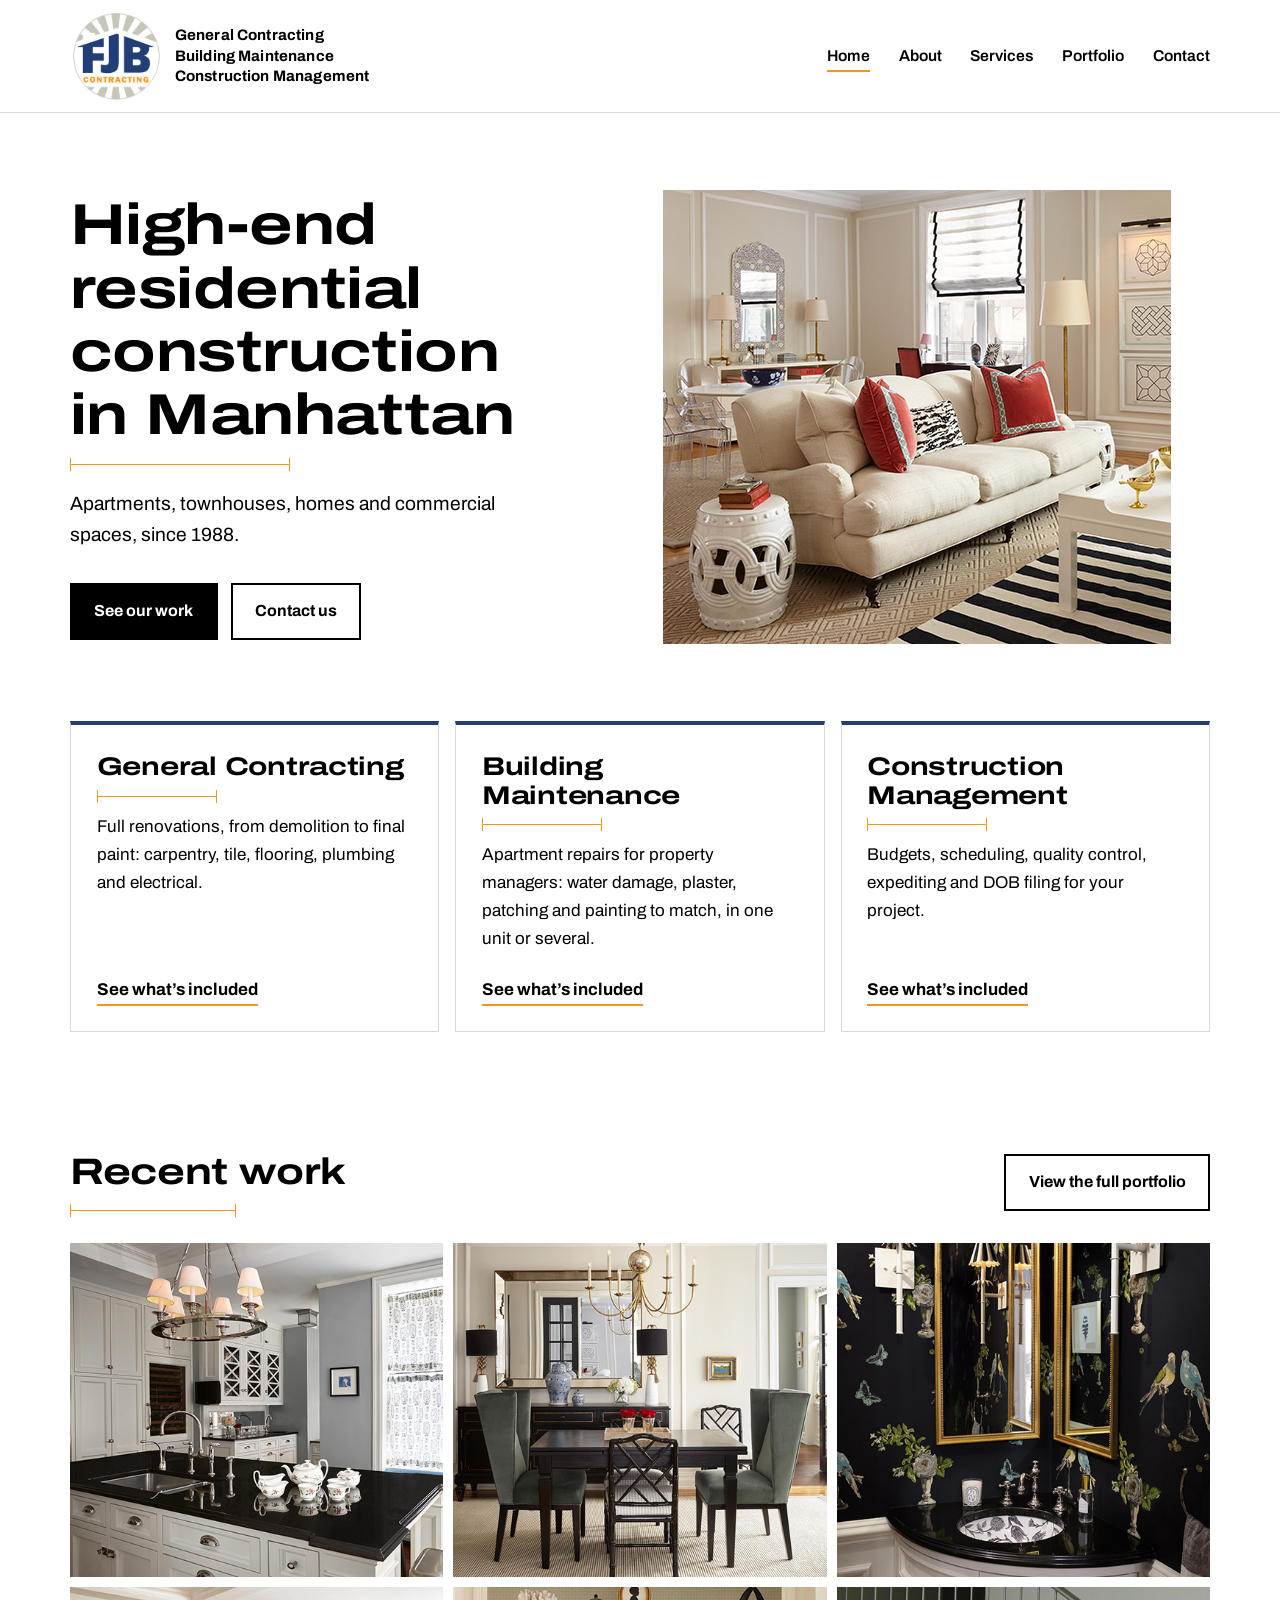
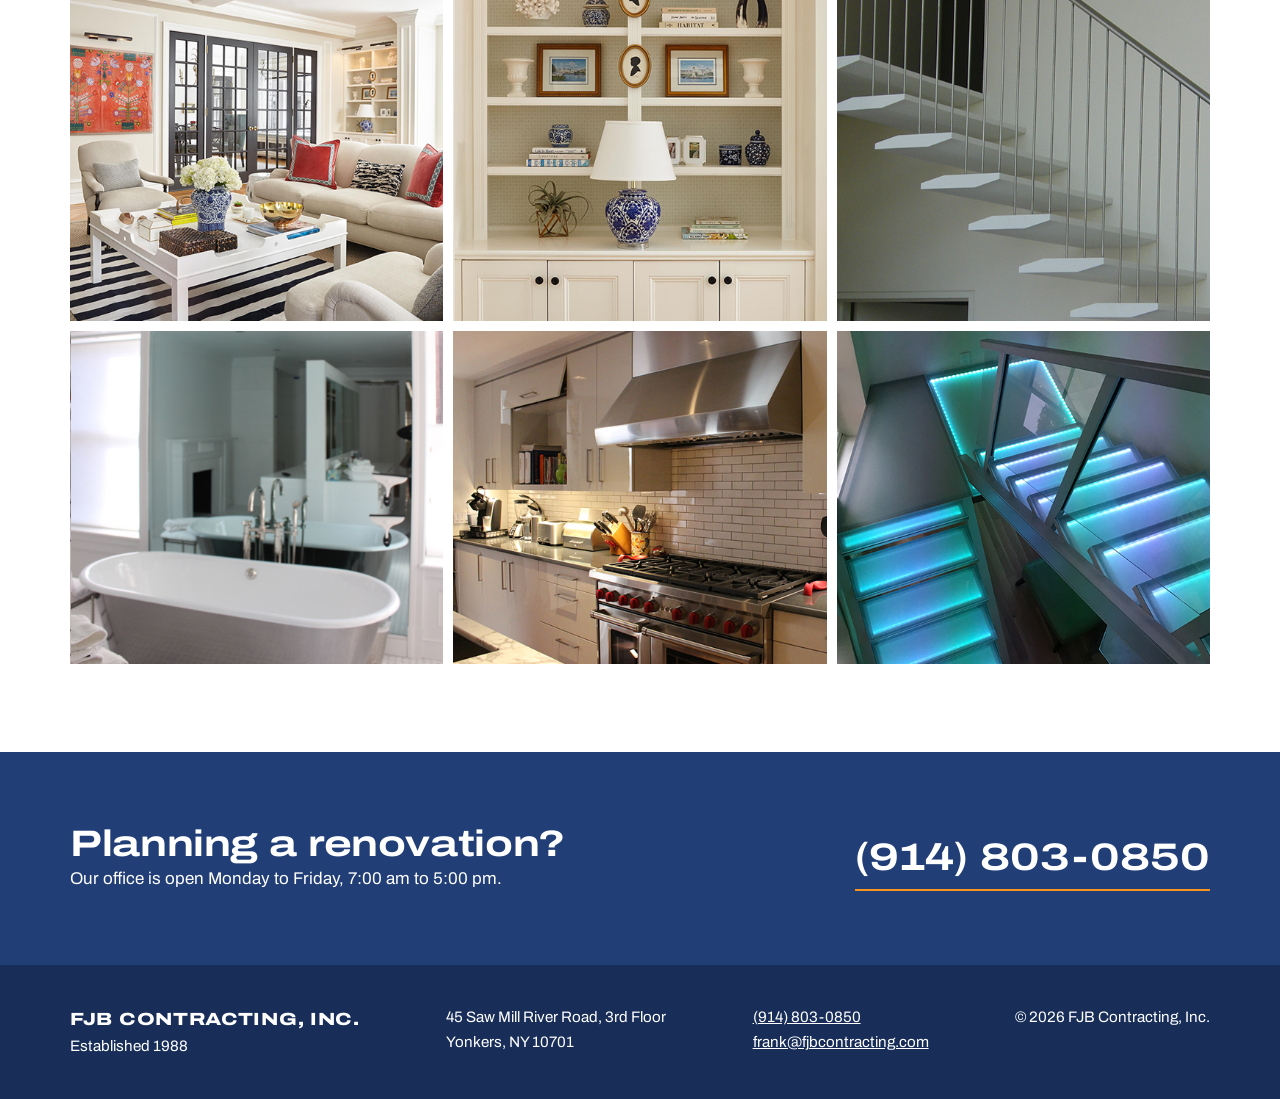
==== commit e471472d: "Add files via upload" ====
--- a/index.html
+++ b/index.html
@@ -70,7 +70,7 @@
       </div>
       <a class="btn btn-outline" href="portfolio.html">View the full portfolio</a>
     </div>
-    <div class="grid grid-home" data-lightbox><a href="page4-img101.jpg"><img src="page4-img101.jpg" alt="FJB Contracting project photo 1" loading="lazy" decoding="async"></a><a href="page4-img102.jpg"><img src="page4-img102.jpg" alt="FJB Contracting project photo 2" loading="lazy" decoding="async"></a><a href="page4-img104.jpg"><img src="page4-img104.jpg" alt="FJB Contracting project photo 3" loading="lazy" decoding="async"></a><a href="page4-img105.jpg"><img src="page4-img105.jpg" alt="FJB Contracting project photo 4" loading="lazy" decoding="async"></a><a href="page4-img106.jpg"><img src="page4-img106.jpg" alt="FJB Contracting project photo 5" loading="lazy" decoding="async"></a><a href="page4-img13.jpg"><img src="page4-img13.jpg" alt="FJB Contracting project photo 6" loading="lazy" decoding="async"></a><a href="page4-img49.jpg"><img src="page4-img49.jpg" alt="FJB Contracting project photo 7" loading="lazy" decoding="async"></a><a href="page4-img58.jpg"><img src="page4-img58.jpg" alt="FJB Contracting project photo 8" loading="lazy" decoding="async"></a><a href="page4-img59.jpg"><img src="page4-img59.jpg" alt="FJB Contracting project photo 9" loading="lazy" decoding="async"></a><a href="page4-img706.jpg"><img src="page4-img706.jpg" alt="FJB Contracting project photo 10" loading="lazy" decoding="async"></a></div>
+    <div class="grid grid-home" data-lightbox><a href="page4-img101.jpg"><img src="page4-img101.jpg" alt="FJB Contracting project photo 1" loading="lazy" decoding="async"></a><a href="page4-img102.jpg"><img src="page4-img102.jpg" alt="FJB Contracting project photo 2" loading="lazy" decoding="async"></a><a href="page4-img104.jpg"><img src="page4-img104.jpg" alt="FJB Contracting project photo 3" loading="lazy" decoding="async"></a><a href="page4-img105.jpg"><img src="page4-img105.jpg" alt="FJB Contracting project photo 4" loading="lazy" decoding="async"></a><a href="page4-img106.jpg"><img src="page4-img106.jpg" alt="FJB Contracting project photo 5" loading="lazy" decoding="async"></a><a href="page4-img13.jpg"><img src="page4-img13.jpg" alt="FJB Contracting project photo 6" loading="lazy" decoding="async"></a><a href="page4-img49.jpg"><img src="page4-img49.jpg" alt="FJB Contracting project photo 7" loading="lazy" decoding="async"></a><a href="page4-img58.jpg"><img src="page4-img58.jpg" alt="FJB Contracting project photo 8" loading="lazy" decoding="async"></a><a href="page4-img59.jpg"><img src="page4-img59.jpg" alt="FJB Contracting project photo 9" loading="lazy" decoding="async"></a></div>
   </div>
 </section>
 <section class="band">
--- a/css/style.css
+++ b/css/style.css
@@ -106,11 +106,12 @@
   letter-spacing: 0.04em;
 }
 .brand-sub {
-  font-size: 0.82rem;
-  font-weight: 600;
-  letter-spacing: 0.02em;
-}
-@media (max-width: 400px) { .brand-sub { display: none; } }
+  font-size: 0.95rem;
+  font-weight: 700;
+  letter-spacing: 0.01em;
+  line-height: 1.35;
+}
+@media (max-width: 760px) { .brand-sub { font-size: 0.78rem; } }
 .nav ul {
   list-style: none;
   margin: 0;
@@ -300,19 +301,27 @@
 .service-groups {
   display: grid;
   grid-template-columns: repeat(3, minmax(0, 1fr));
-  gap: 0 clamp(2rem, 5vw, 4.5rem);
-}
-.service-group h2 { margin-bottom: 0.2rem; font-size: clamp(1.35rem, 2.4vw, 1.75rem); }
-.service-group { scroll-margin-top: 130px; }
+  gap: 16px;
+  align-items: stretch;
+}
+.service-group {
+  scroll-margin-top: 130px;
+  border: 1px solid var(--line);
+  border-top: 4px solid var(--walnut);
+  padding: 1.8rem 1.6rem 1.6rem;
+  background: var(--paper);
+}
+.service-group h2 { margin-bottom: 0.2rem; font-size: clamp(1.3rem, 2.2vw, 1.6rem); }
+.service-group .dim { width: 120px; margin: 0.9rem 0 1rem; }
 .service-list { list-style: none; padding: 0; margin: 0; }
 .service-list li {
   padding: 0.85rem 0;
   border-top: 1px solid var(--line);
   font-weight: 500;
 }
-.service-list li:last-child { border-bottom: 1px solid var(--line); }
+.service-list li:first-child { border-top: 0; }
 @media (max-width: 900px) {
-  .service-groups { grid-template-columns: 1fr; gap: 3rem; }
+  .service-groups { grid-template-columns: 1fr; gap: 16px; }
 }
 
 /* Contact */
@@ -454,10 +463,11 @@
 .tile:hover { border-color: var(--walnut); border-top-color: var(--walnut); }
 @media (max-width: 860px) { .tiles { grid-template-columns: 1fr; } }
 
-/* Homepage gallery: 5 small tiles across, never larger than the photos */
-.grid-home { grid-template-columns: repeat(5, minmax(0, 1fr)); }
+/* Homepage gallery: 3 x 3, never larger than the photos */
+.grid-home { grid-template-columns: repeat(3, minmax(0, 1fr)); }
 .grid-home a { aspect-ratio: 508 / 454; }
-@media (max-width: 560px) { .grid-home { grid-template-columns: repeat(2, minmax(0, 1fr)); } }
+@media (max-width: 900px) { .grid-home { grid-template-columns: repeat(3, minmax(0, 1fr)); } }
+@media (max-width: 560px) { .grid-home { grid-template-columns: repeat(3, minmax(0, 1fr)); gap: 6px; } }
 
 /* Portfolio: justified rows that keep each photo's shape */
 .rows {
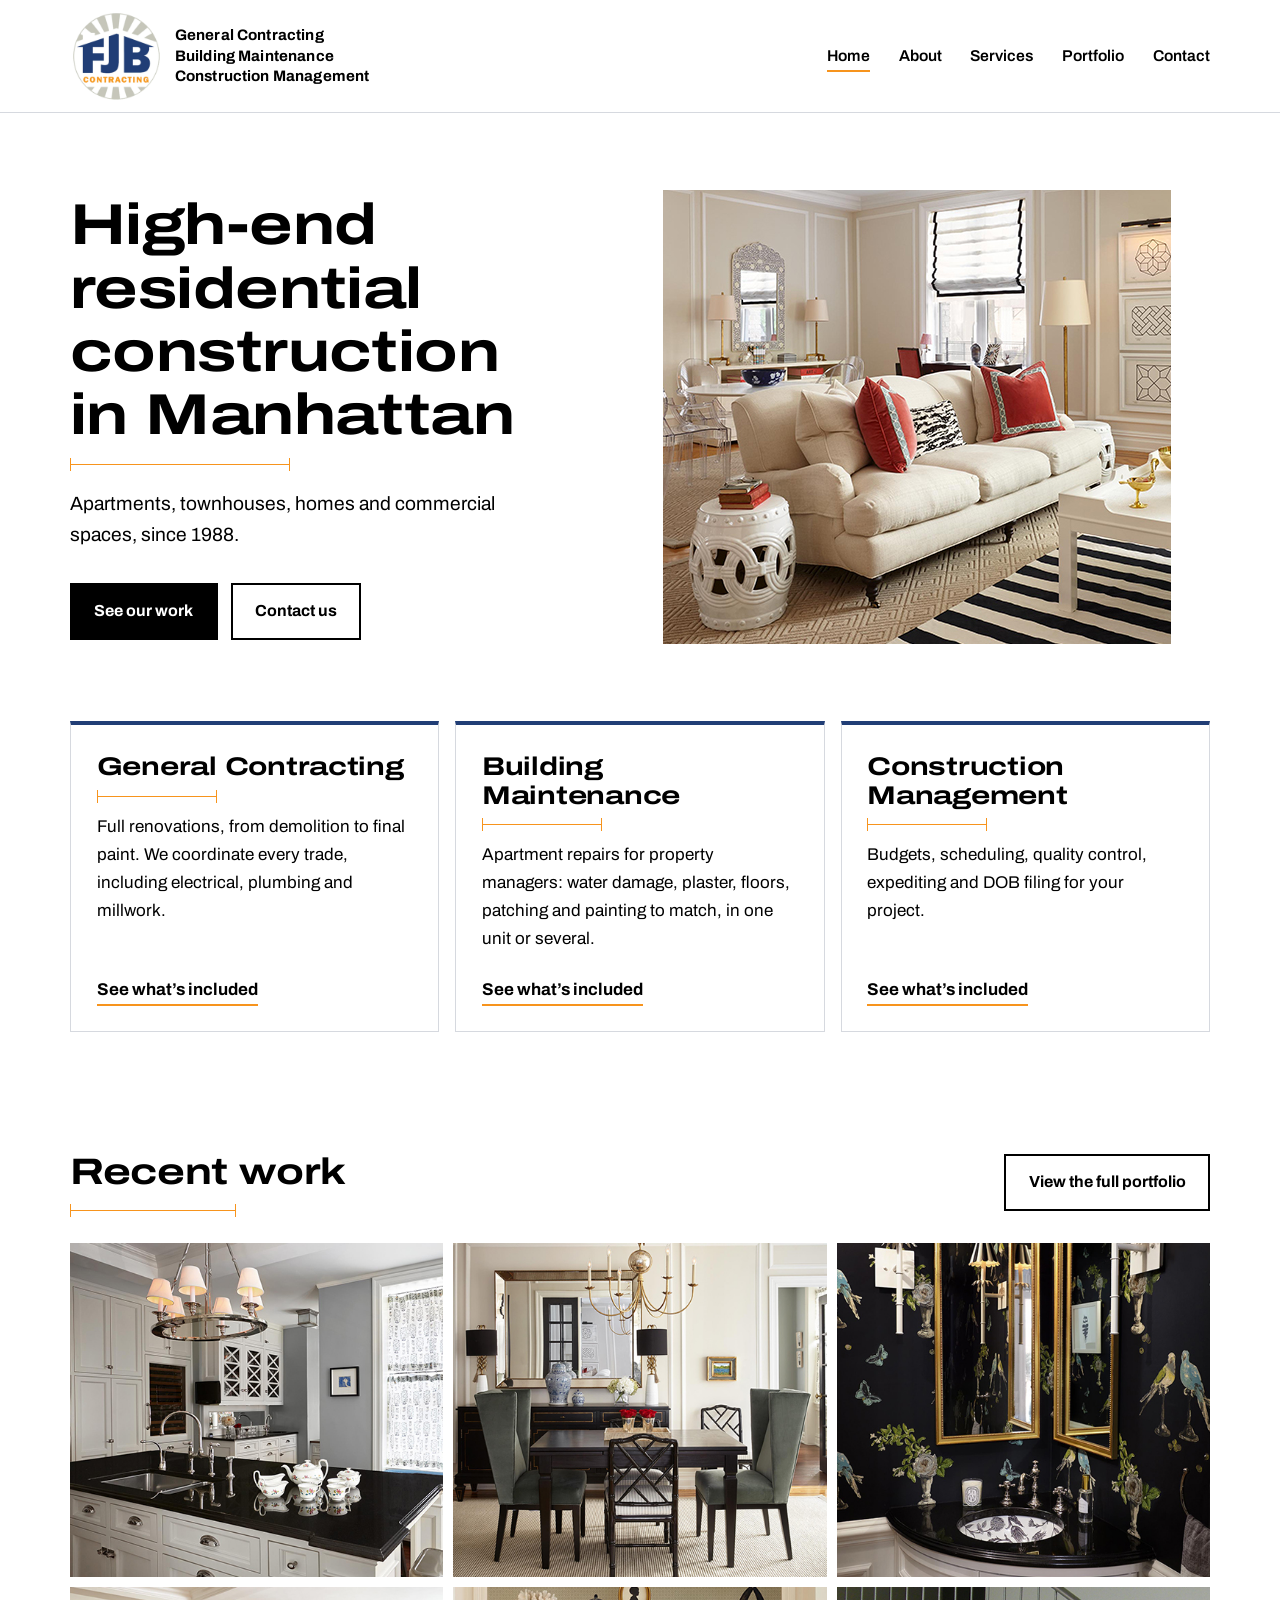
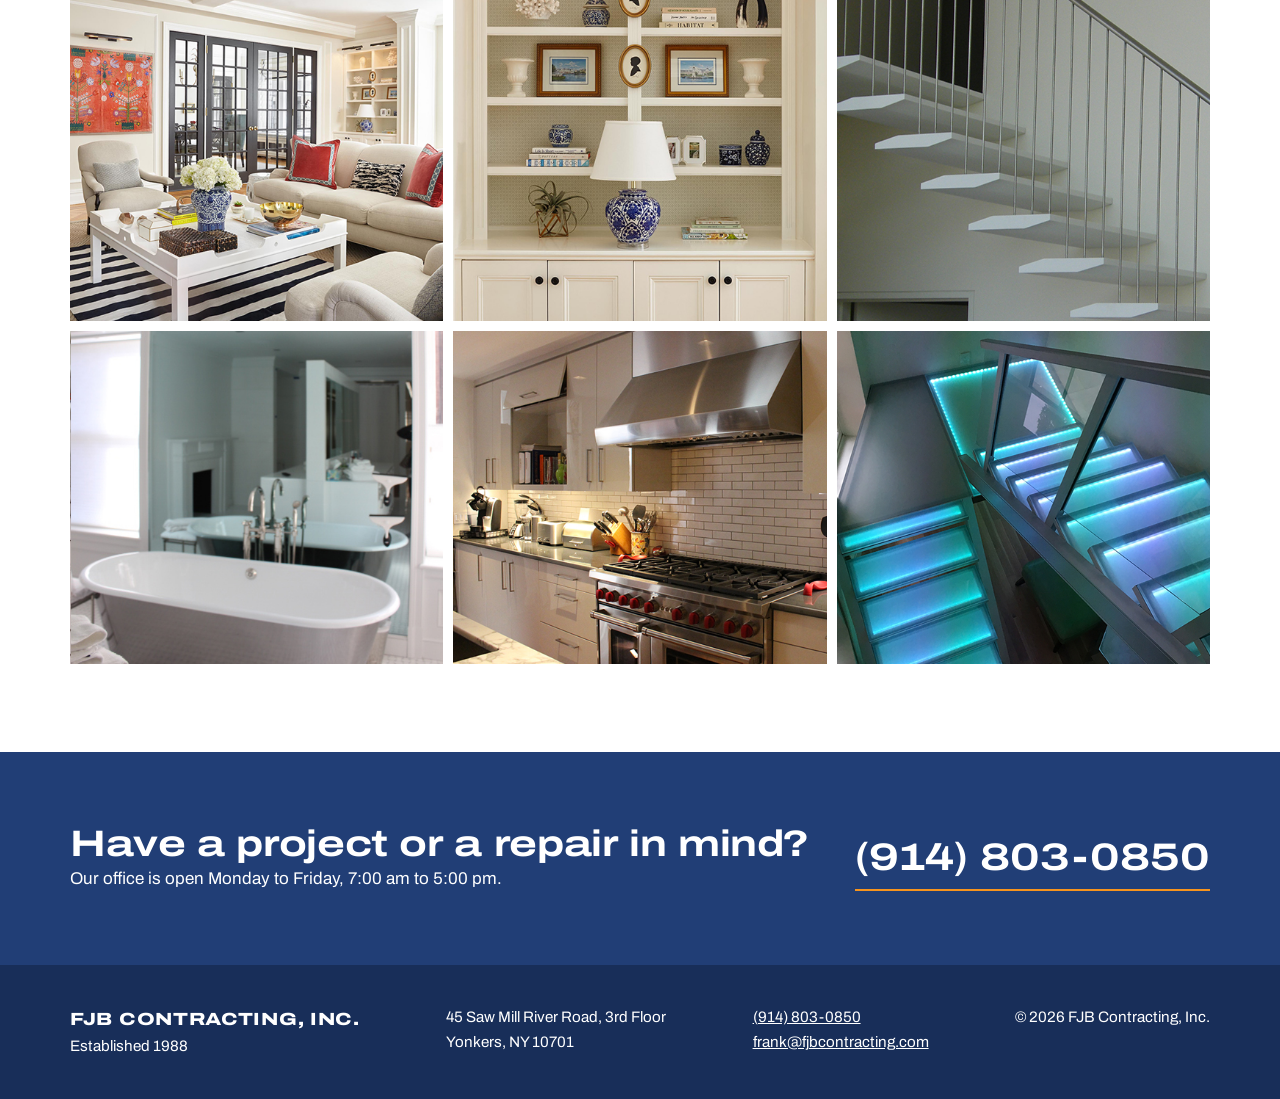
==== commit 475cedf1: "Add files via upload" ====
--- a/index.html
+++ b/index.html
@@ -44,13 +44,13 @@
     <a class="tile" href="services.html#general-contracting">
       <h2>General Contracting</h2>
       <span class="dim" aria-hidden="true"></span>
-      <p>Full renovations, from demolition to final paint: carpentry, tile, flooring, plumbing and electrical.</p>
+      <p>Full renovations, from demolition to final paint. We coordinate every trade, including electrical, plumbing and millwork.</p>
       <span class="tile-link">See what&rsquo;s included</span>
     </a>
     <a class="tile" href="services.html#building-maintenance">
       <h2>Building Maintenance</h2>
       <span class="dim" aria-hidden="true"></span>
-      <p>Apartment repairs for property managers: water damage, plaster, patching and painting to match, in one unit or several.</p>
+      <p>Apartment repairs for property managers: water damage, plaster, floors, patching and painting to match, in one unit or several.</p>
       <span class="tile-link">See what&rsquo;s included</span>
     </a>
     <a class="tile" href="services.html#construction-management">
@@ -76,7 +76,7 @@
 <section class="band">
   <div class="wrap">
     <div>
-      <h2>Planning a renovation?</h2>
+      <h2>Have a project or a repair in mind?</h2>
       <p>Our office is open Monday to Friday, 7:00 am to 5:00 pm.</p>
     </div>
     <a class="phone" href="tel:+19148030850">(914) 803-0850</a>
--- a/css/style.css
+++ b/css/style.css
@@ -308,9 +308,13 @@
   scroll-margin-top: 130px;
   border: 1px solid var(--line);
   border-top: 4px solid var(--walnut);
-  padding: 1.8rem 1.6rem 1.6rem;
   background: var(--paper);
-}
+  display: flex;
+  flex-direction: column;
+}
+.service-photo { width: 100%; height: auto; aspect-ratio: 508 / 454; object-fit: cover; background: var(--line); }
+.service-body { padding: 1.6rem 1.6rem 1.4rem; }
+.service-desc { margin-bottom: 1rem; }
 .service-group h2 { margin-bottom: 0.2rem; font-size: clamp(1.3rem, 2.2vw, 1.6rem); }
 .service-group .dim { width: 120px; margin: 0.9rem 0 1rem; }
 .service-list { list-style: none; padding: 0; margin: 0; }
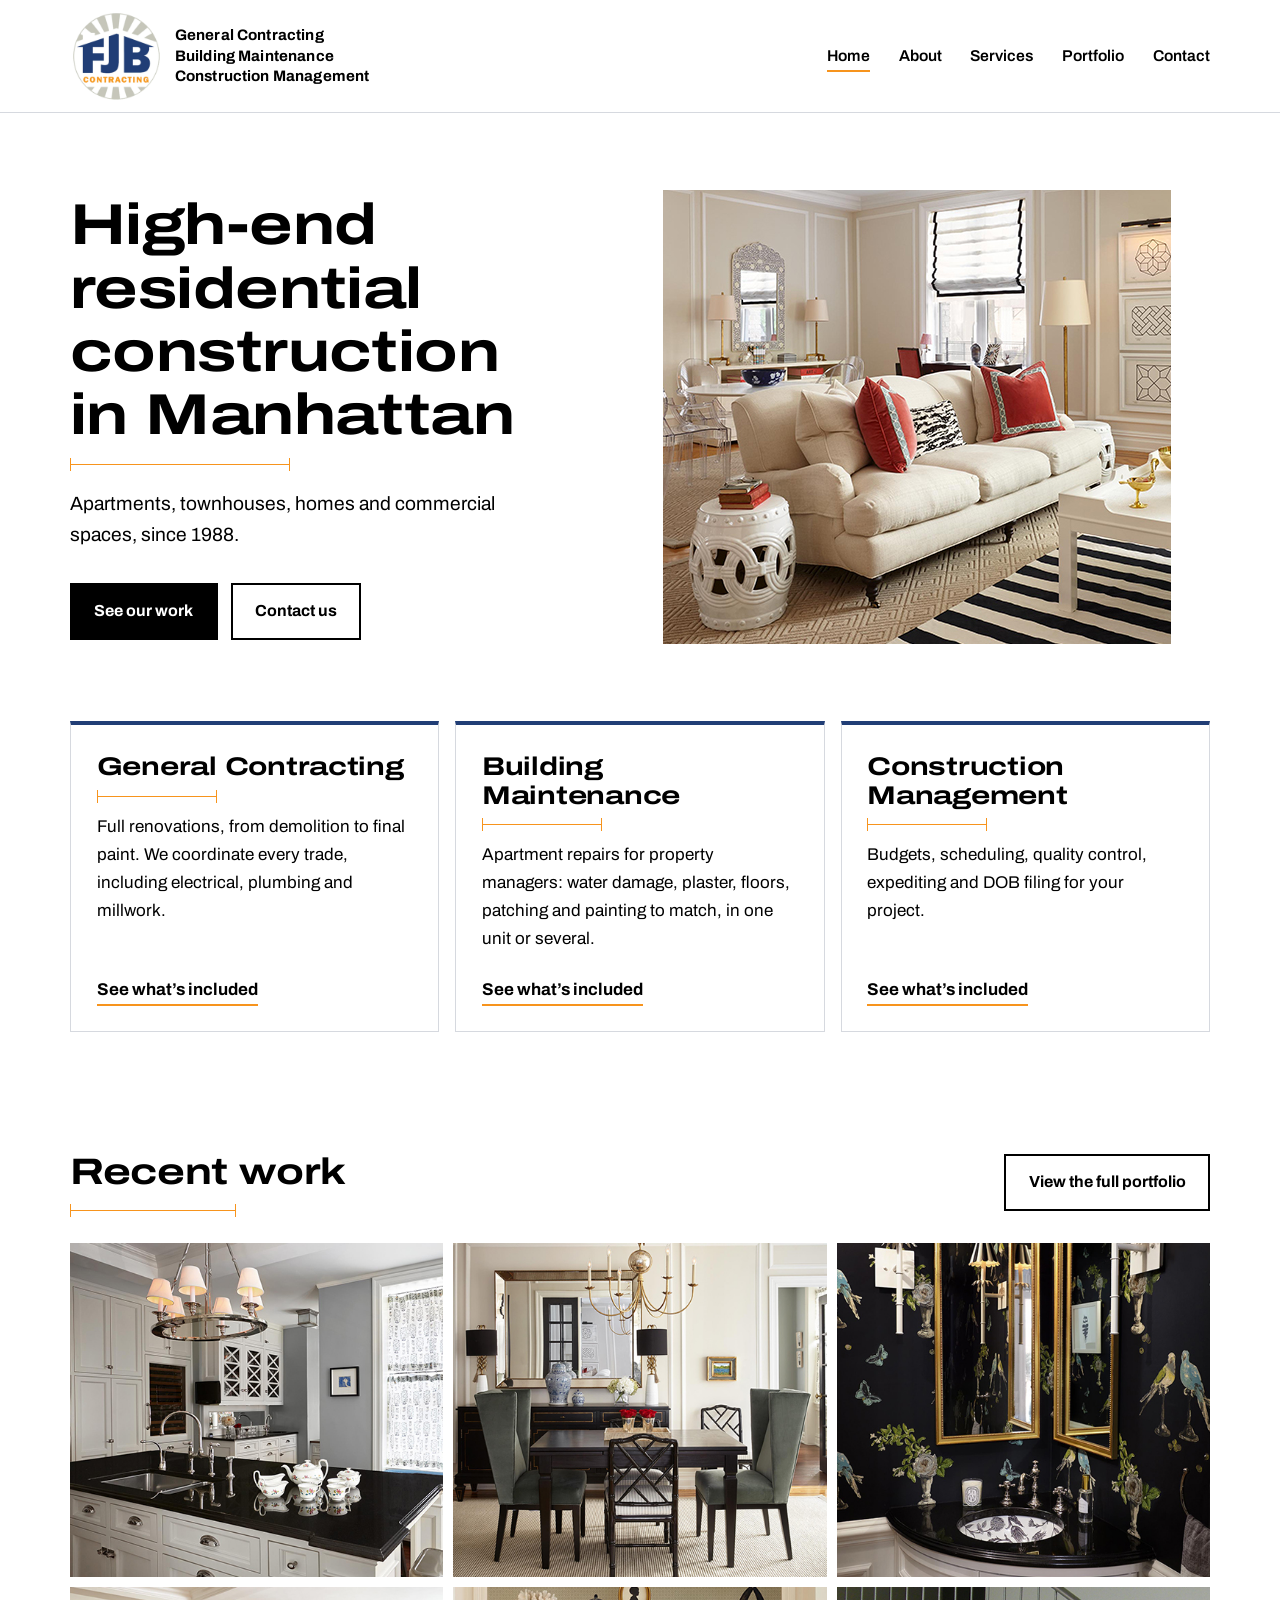
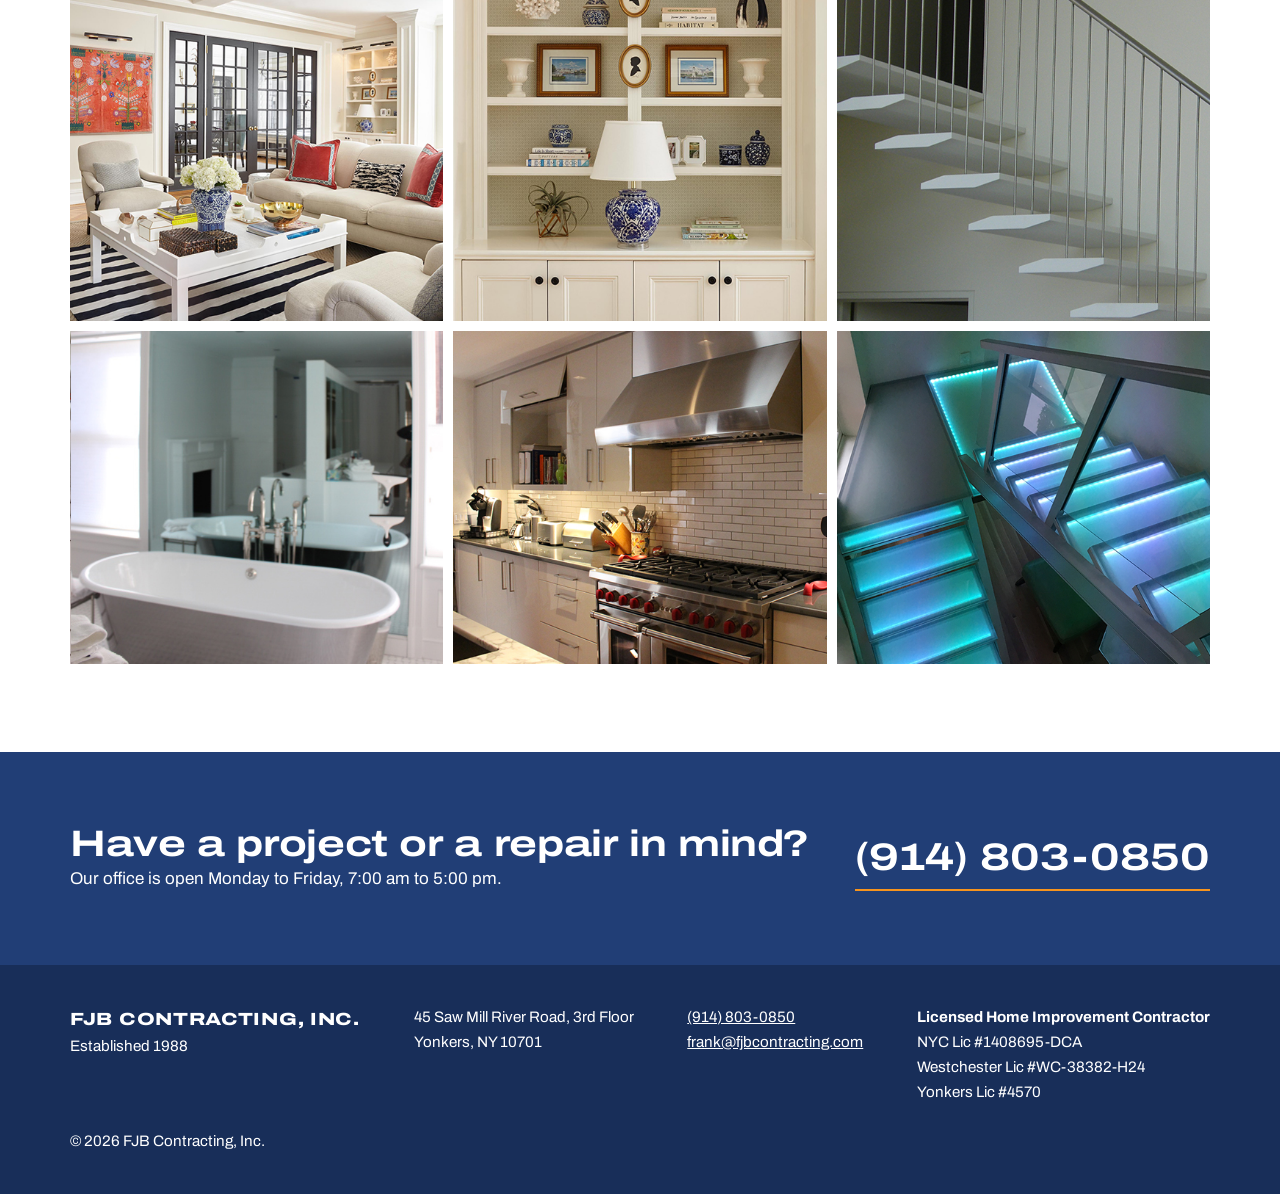
==== commit f7b67201: "Add files via upload" ====
--- a/index.html
+++ b/index.html
@@ -7,7 +7,7 @@
 <meta name="description" content="FJB Contracting: general contracting and construction management for Manhattan apartments, townhouses and homes since 1988.">
 <link rel="canonical" href="https://fjbcontracting.com/">
 <link rel="preconnect" href="https://fonts.googleapis.com"><link rel="preconnect" href="https://fonts.gstatic.com" crossorigin><link rel="stylesheet" href="https://fonts.googleapis.com/css2?family=Archivo:wdth,wght@62..125,400..800&display=swap">
-<link rel="stylesheet" href="css/style.css">
+<link rel="stylesheet" href="css/style.css?v=2">
 <link rel="icon" type="image/png" href="fjb-logo.png">
 </head>
 <body>
@@ -98,10 +98,16 @@
       <p><a href="mailto:frank@fjbcontracting.com">frank@fjbcontracting.com</a></p>
     </div>
     <div>
+      <p><strong>Licensed Home Improvement Contractor</strong></p>
+      <p>NYC Lic #1408695-DCA</p>
+      <p>Westchester Lic #WC-38382-H24</p>
+      <p>Yonkers Lic #4570</p>
+    </div>
+    <div>
       <p>&copy; <span data-year>2026</span> FJB Contracting, Inc.</p>
     </div>
   </div>
 </footer>
-<script src="js/site.js"></script>
+<script src="js/site.js?v=2"></script>
 </body>
 </html>
